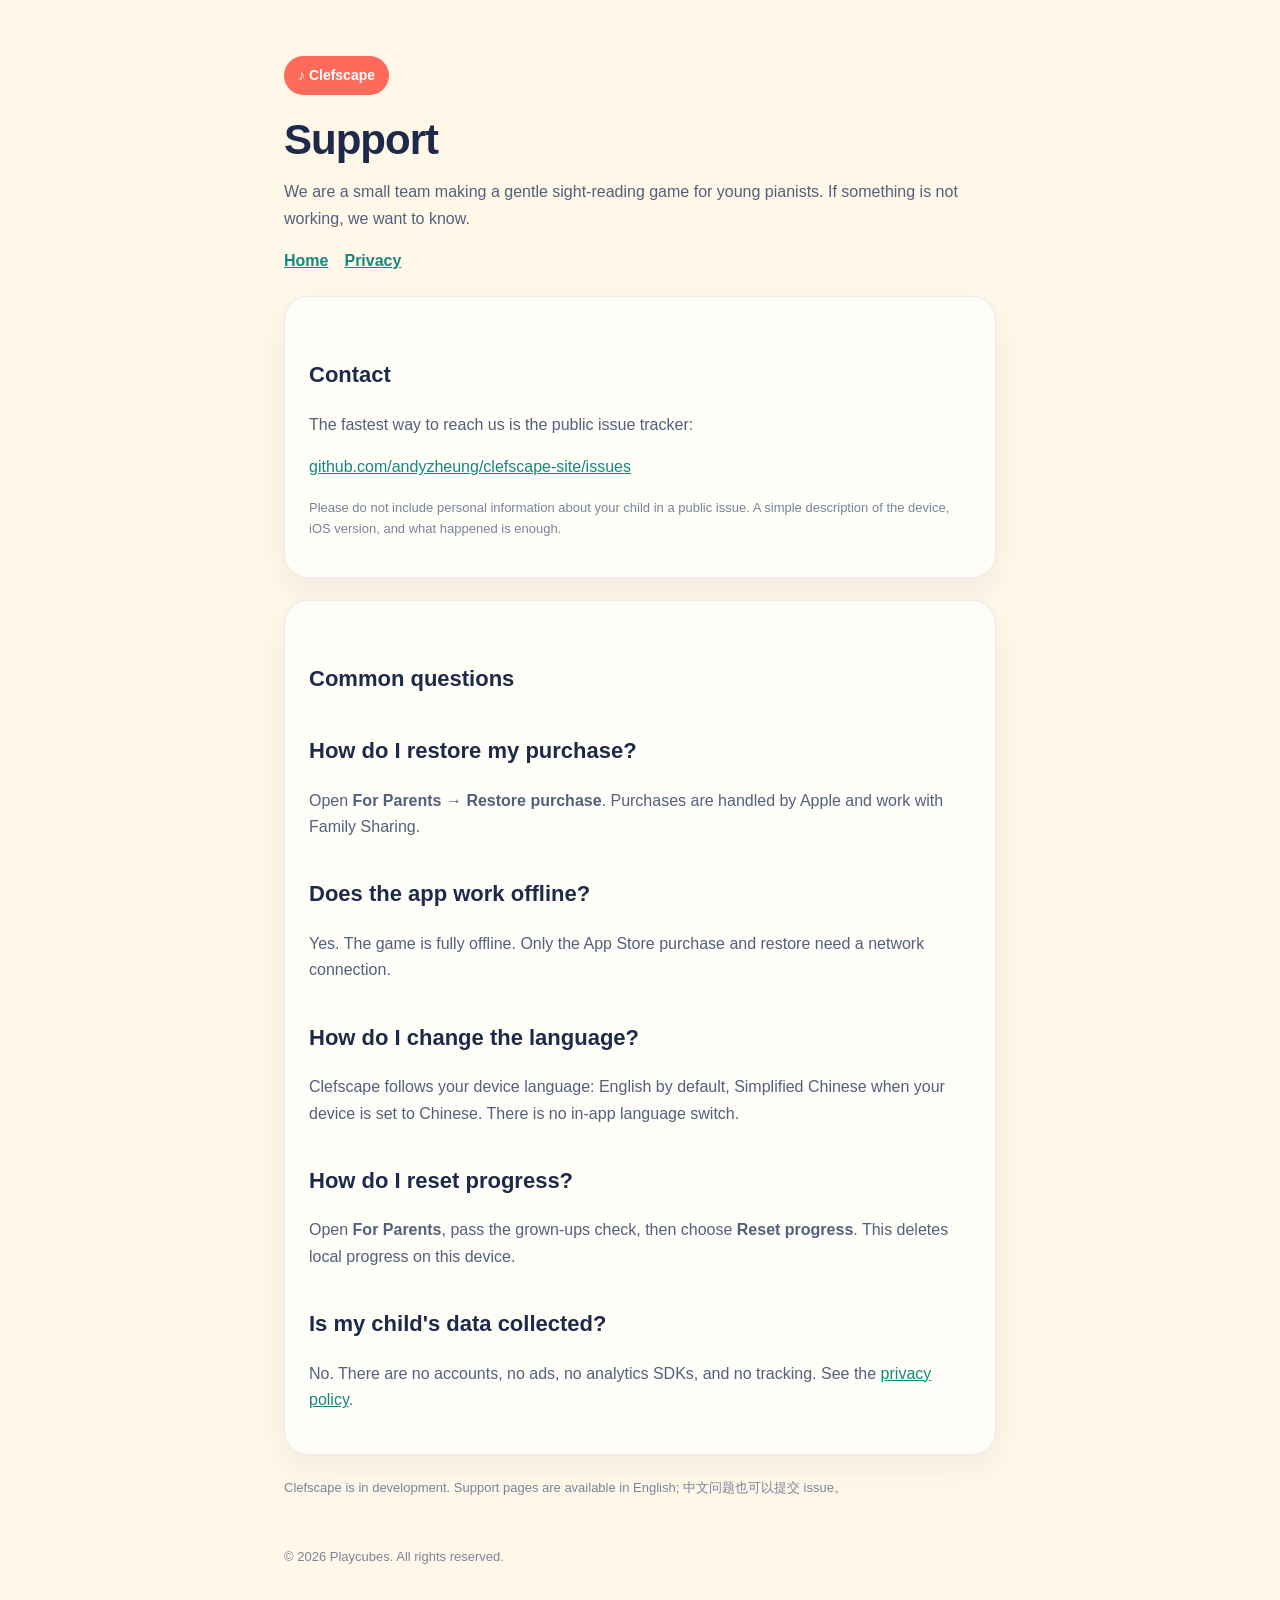
==== support.html @ 1f13a467 "Clefscape support and privacy site" ====
<!doctype html>
<html lang="en">
<head>
  <meta charset="utf-8">
  <meta name="viewport" content="width=device-width, initial-scale=1">
  <title>Support — Clefscape</title>
  <link rel="stylesheet" href="style.css">
</head>
<body>
<main>
  <span class="badge">♪ Clefscape</span>
  <h1>Support</h1>
  <p>We are a small team making a gentle sight-reading game for young pianists. If something is not working, we want to know.</p>
  <nav><a href="index.html">Home</a><a href="privacy.html">Privacy</a></nav>

  <div class="card">
    <h2>Contact</h2>
    <p>The fastest way to reach us is the public issue tracker:</p>
    <p><a href="https://github.com/andyzheung/clefscape-site/issues">github.com/andyzheung/clefscape-site/issues</a></p>
    <p class="small">Please do not include personal information about your child in a public issue. A simple description of the device, iOS version, and what happened is enough.</p>
  </div>

  <div class="card">
    <h2>Common questions</h2>
    <h2>How do I restore my purchase?</h2>
    <p>Open <strong>For Parents</strong> → <strong>Restore purchase</strong>. Purchases are handled by Apple and work with Family Sharing.</p>
    <h2>Does the app work offline?</h2>
    <p>Yes. The game is fully offline. Only the App Store purchase and restore need a network connection.</p>
    <h2>How do I change the language?</h2>
    <p>Clefscape follows your device language: English by default, Simplified Chinese when your device is set to Chinese. There is no in-app language switch.</p>
    <h2>How do I reset progress?</h2>
    <p>Open <strong>For Parents</strong>, pass the grown-ups check, then choose <strong>Reset progress</strong>. This deletes local progress on this device.</p>
    <h2>Is my child's data collected?</h2>
    <p>No. There are no accounts, no ads, no analytics SDKs, and no tracking. See the <a href="privacy.html">privacy policy</a>.</p>
  </div>

  <p class="small">Clefscape is in development. Support pages are available in English; 中文问题也可以提交 issue。</p>
  <footer>© 2026 Playcubes. All rights reserved.</footer>
</main>
</body>
</html>
---- style.css ----
:root { color-scheme: light; }
* { box-sizing: border-box; }
body {
  margin: 0; background: #FFF7E8; color: #1E2A4A;
  font-family: -apple-system, BlinkMacSystemFont, "SF Pro Rounded", "PingFang SC", "Segoe UI", sans-serif;
  line-height: 1.65;
}
main { max-width: 760px; margin: 0 auto; padding: 56px 24px 80px; }
.badge { display: inline-flex; align-items: center; gap: 8px; background: #FF6B5A; color: white; border-radius: 999px; padding: 8px 14px; font-weight: 700; font-size: 14px; }
h1 { font-size: 42px; line-height: 1.1; margin: 22px 0 8px; letter-spacing: -1px; }
h2 { font-size: 22px; margin-top: 36px; }
p, li { color: #53607C; font-size: 16px; }
a { color: #12897C; }
.card { background: #FFFDF7; border: 1px solid rgba(30,42,74,.08); border-radius: 24px; padding: 24px; box-shadow: 0 12px 30px rgba(30,42,74,.06); margin: 22px 0; }
.small { font-size: 13px; color: #7A8499; }
nav a { margin-right: 16px; font-weight: 600; }
footer { margin-top: 48px; font-size: 13px; color: #7A8499; }
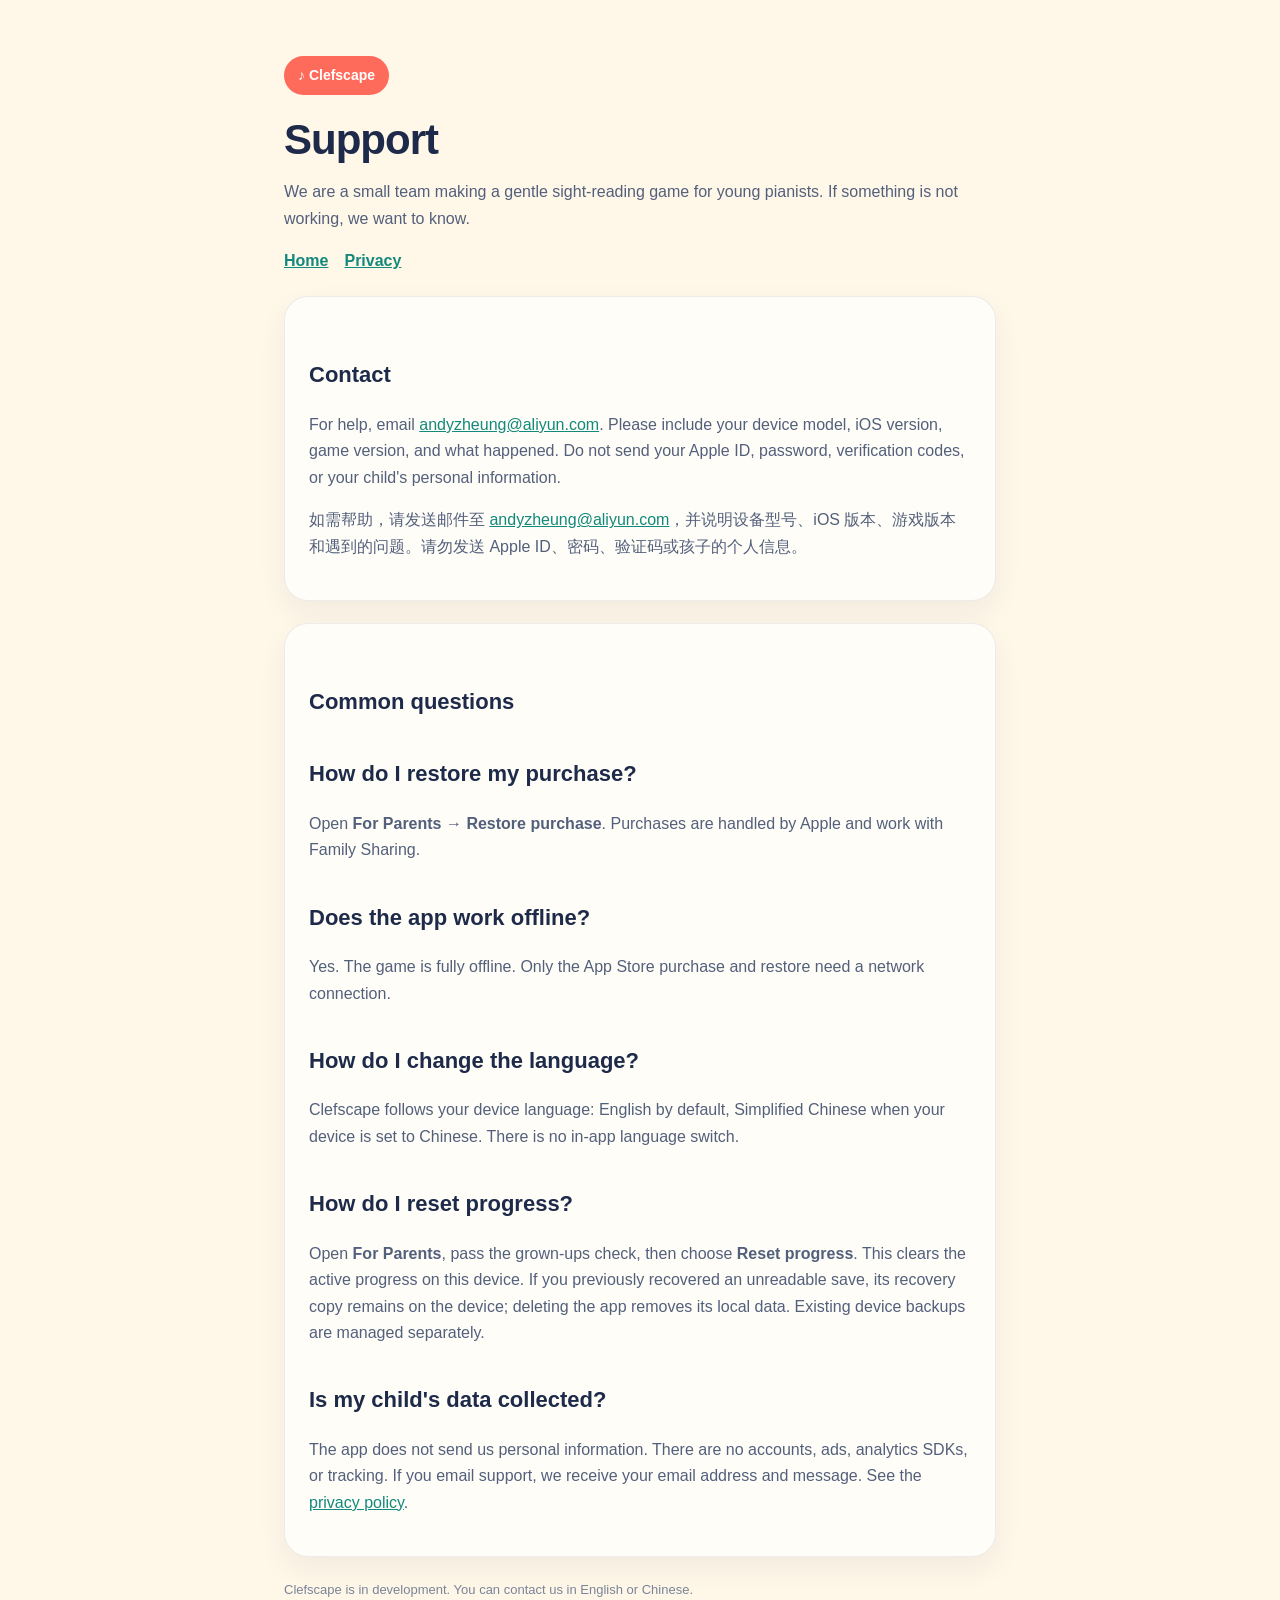
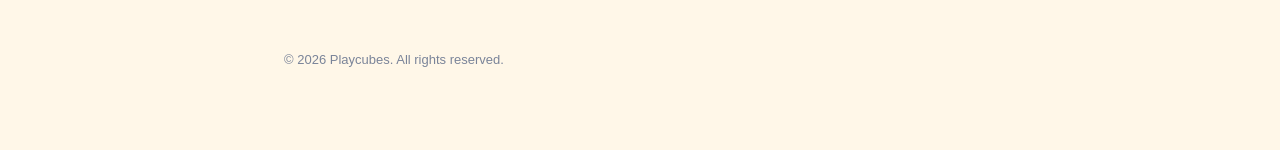
==== commit 440196d2: "Clarify support contact and local data handling before review Constraint: Publish only the approved " ====
--- a/support.html
+++ b/support.html
@@ -15,9 +15,8 @@
 
   <div class="card">
     <h2>Contact</h2>
-    <p>The fastest way to reach us is the public issue tracker:</p>
-    <p><a href="https://github.com/andyzheung/clefscape-site/issues">github.com/andyzheung/clefscape-site/issues</a></p>
-    <p class="small">Please do not include personal information about your child in a public issue. A simple description of the device, iOS version, and what happened is enough.</p>
+    <p>For help, email <a href="mailto:andyzheung@aliyun.com">andyzheung@aliyun.com</a>. Please include your device model, iOS version, game version, and what happened. Do not send your Apple ID, password, verification codes, or your child's personal information.</p>
+    <p>如需帮助，请发送邮件至 <a href="mailto:andyzheung@aliyun.com">andyzheung@aliyun.com</a>，并说明设备型号、iOS 版本、游戏版本和遇到的问题。请勿发送 Apple ID、密码、验证码或孩子的个人信息。</p>
   </div>
 
   <div class="card">
@@ -29,12 +28,12 @@
     <h2>How do I change the language?</h2>
     <p>Clefscape follows your device language: English by default, Simplified Chinese when your device is set to Chinese. There is no in-app language switch.</p>
     <h2>How do I reset progress?</h2>
-    <p>Open <strong>For Parents</strong>, pass the grown-ups check, then choose <strong>Reset progress</strong>. This deletes local progress on this device.</p>
+    <p>Open <strong>For Parents</strong>, pass the grown-ups check, then choose <strong>Reset progress</strong>. This clears the active progress on this device. If you previously recovered an unreadable save, its recovery copy remains on the device; deleting the app removes its local data. Existing device backups are managed separately.</p>
     <h2>Is my child's data collected?</h2>
-    <p>No. There are no accounts, no ads, no analytics SDKs, and no tracking. See the <a href="privacy.html">privacy policy</a>.</p>
+    <p>The app does not send us personal information. There are no accounts, ads, analytics SDKs, or tracking. If you email support, we receive your email address and message. See the <a href="privacy.html">privacy policy</a>.</p>
   </div>
 
-  <p class="small">Clefscape is in development. Support pages are available in English; 中文问题也可以提交 issue。</p>
+  <p class="small">Clefscape is in development. You can contact us in English or Chinese.</p>
   <footer>© 2026 Playcubes. All rights reserved.</footer>
 </main>
 </body>
